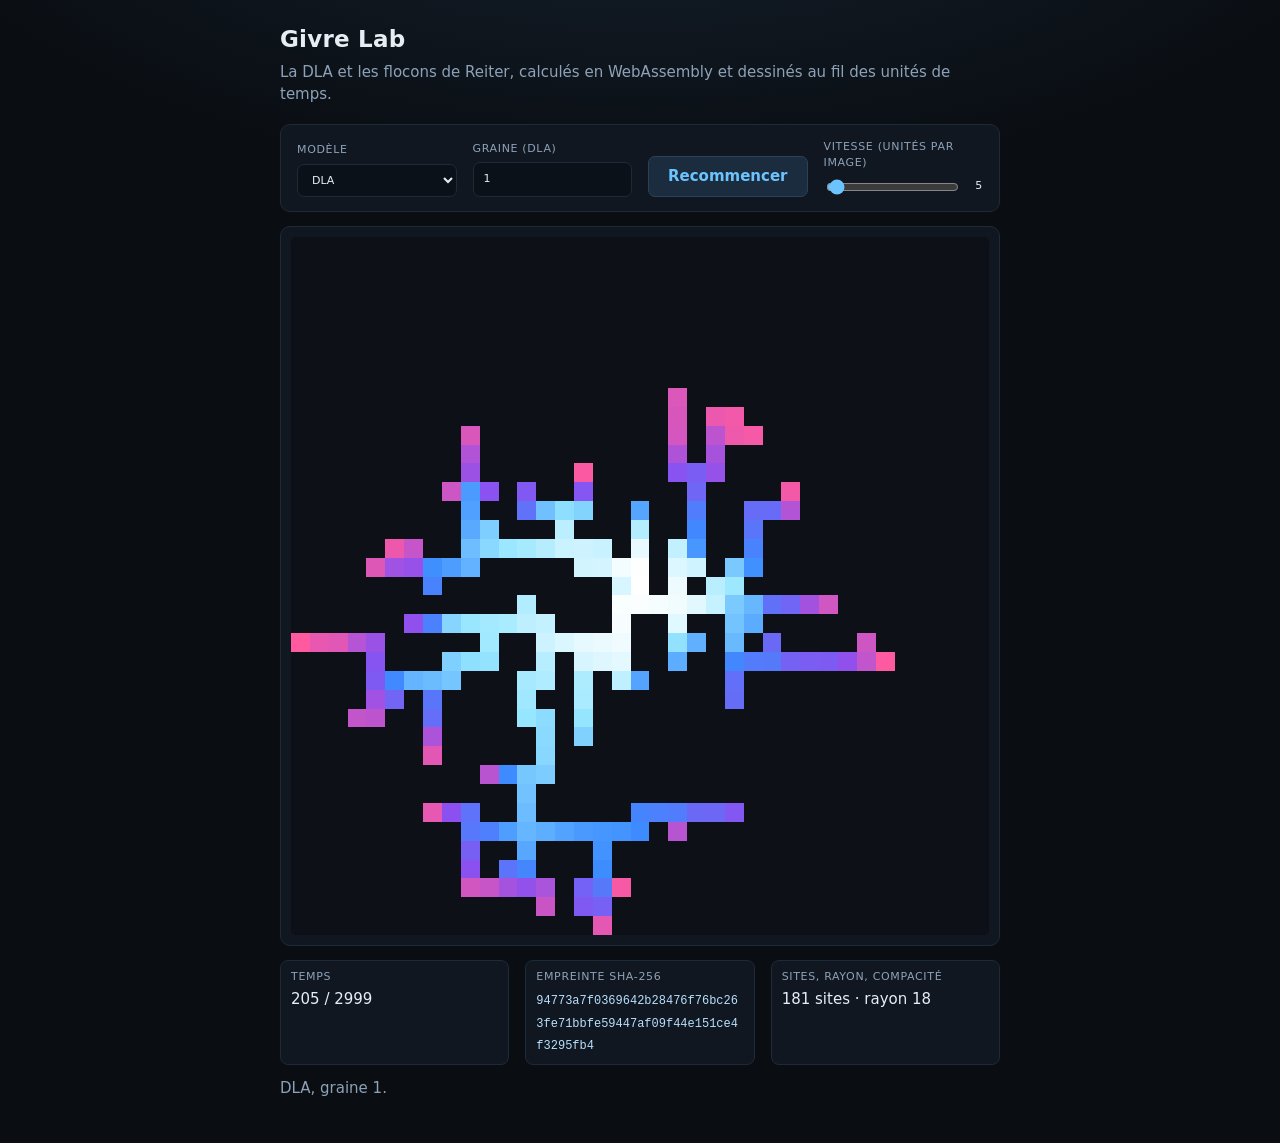
==== docs/index.html @ 4503b502 "page" ====
<!doctype html>
<html lang="fr">
<head>
<meta charset="utf-8">
<meta name="viewport" content="width=device-width, initial-scale=1">
<title>Givre Lab, la vitrine</title>
<style>
  :root {
    color-scheme: dark;
    --fond: #0a0e13;
    --panneau: #101720;
    --bord: #1e2a38;
    --texte: #e6edf3;
    --doux: #8da2b8;
    --accent: #6cc4ff;
  }
  * { box-sizing: border-box; }
  body {
    margin: 0;
    padding: 22px 16px 44px;
    background: radial-gradient(1100px 520px at 50% -180px, #16222f 0%, var(--fond) 70%);
    color: var(--texte);
    font: 15px/1.5 system-ui, -apple-system, "Segoe UI", Roboto, sans-serif;
  }
  main { max-width: 720px; margin: 0 auto; }
  header { margin-bottom: 18px; }
  h1 { margin: 0; font-size: 23px; letter-spacing: 0.01em; }
  header p { margin: 4px 0 0; color: var(--doux); }
  .commandes {
    display: grid;
    grid-template-columns: repeat(auto-fit, minmax(150px, 1fr));
    gap: 12px 16px;
    align-items: end;
    padding: 14px 16px;
    margin-bottom: 14px;
    background: var(--panneau);
    border: 1px solid var(--bord);
    border-radius: 10px;
  }
  label {
    display: flex;
    flex-direction: column;
    gap: 5px;
    font-size: 11px;
    letter-spacing: 0.06em;
    text-transform: uppercase;
    color: var(--doux);
  }
  select, input[type="number"], button {
    font: inherit;
    letter-spacing: normal;
    text-transform: none;
    color: var(--texte);
    background: #0b1118;
    border: 1px solid var(--bord);
    border-radius: 7px;
    padding: 8px 10px;
  }
  input[type="number"] { width: 100%; }
  button {
    cursor: pointer;
    background: #1b2c3f;
    border-color: #2a4259;
    color: var(--accent);
    font-weight: 600;
  }
  button:hover { background: #233a52; }
  button:focus-visible, select:focus-visible, input:focus-visible { outline: 2px solid var(--accent); outline-offset: 2px; }
  .curseur { display: flex; align-items: center; gap: 8px; }
  input[type="range"] { width: 100%; accent-color: var(--accent); }
  output { min-width: 2ch; text-align: right; font-variant-numeric: tabular-nums; color: var(--texte); }
  .cadre { padding: 10px; background: var(--panneau); border: 1px solid var(--bord); border-radius: 10px; }
  canvas {
    display: block;
    width: 100%;
    max-width: 100%;
    height: auto;
    image-rendering: pixelated;
    background: #000;
    border-radius: 6px;
  }
  .mesures {
    display: grid;
    grid-template-columns: repeat(auto-fit, minmax(150px, 1fr));
    gap: 8px 16px;
    margin: 14px 0 0;
  }
  .mesures div { padding: 8px 10px; background: var(--panneau); border: 1px solid var(--bord); border-radius: 8px; }
  .mesures dt { margin: 0; font-size: 11px; letter-spacing: 0.06em; text-transform: uppercase; color: var(--doux); }
  .mesures dd { margin: 3px 0 0; font-variant-numeric: tabular-nums; }
  #empreinte { word-break: break-all; font-family: ui-monospace, SFMono-Regular, Menlo, monospace; font-size: 12px; color: #b8e0ff; }
  #etat { margin: 12px 0 0; min-height: 1.5em; color: var(--doux); }
</style>
</head>
<body>
<main>
  <header>
    <h1>Givre Lab</h1>
    <p>La DLA et les flocons de Reiter, calculés en WebAssembly et dessinés au fil des unités de temps.</p>
  </header>

  <section class="commandes" aria-label="Commandes">
    <label for="modele">Modèle
      <select id="modele">
        <option value="0">DLA</option>
        <option value="1">Reiter, plaque</option>
        <option value="2">Reiter, étoile</option>
        <option value="3">Reiter, dendrite</option>
      </select>
    </label>
    <label for="graine">Graine (DLA)
      <input id="graine" type="number" min="0" max="4294967295" step="1" value="1">
    </label>
    <button id="relancer" type="button">Recommencer</button>
    <label for="vitesse">Vitesse (unités par image)
      <span class="curseur">
        <input id="vitesse" type="range" min="1" max="120" value="5" step="1">
        <output id="valeur-vitesse" for="vitesse">5</output>
      </span>
    </label>
  </section>

  <div class="cadre">
    <canvas id="vitrine" width="512" height="512" aria-label="Image du modèle en cours"></canvas>
  </div>

  <dl class="mesures">
    <div><dt>Temps</dt><dd id="temps">–</dd></div>
    <div><dt>Empreinte SHA-256</dt><dd><code id="empreinte">–</code></dd></div>
    <div><dt>Sites, rayon, compacité</dt><dd id="mesures">–</dd></div>
  </dl>

  <p id="etat">Chargement du module…</p>
</main>
<script type="module" src="app.js"></script>
</body>
</html>
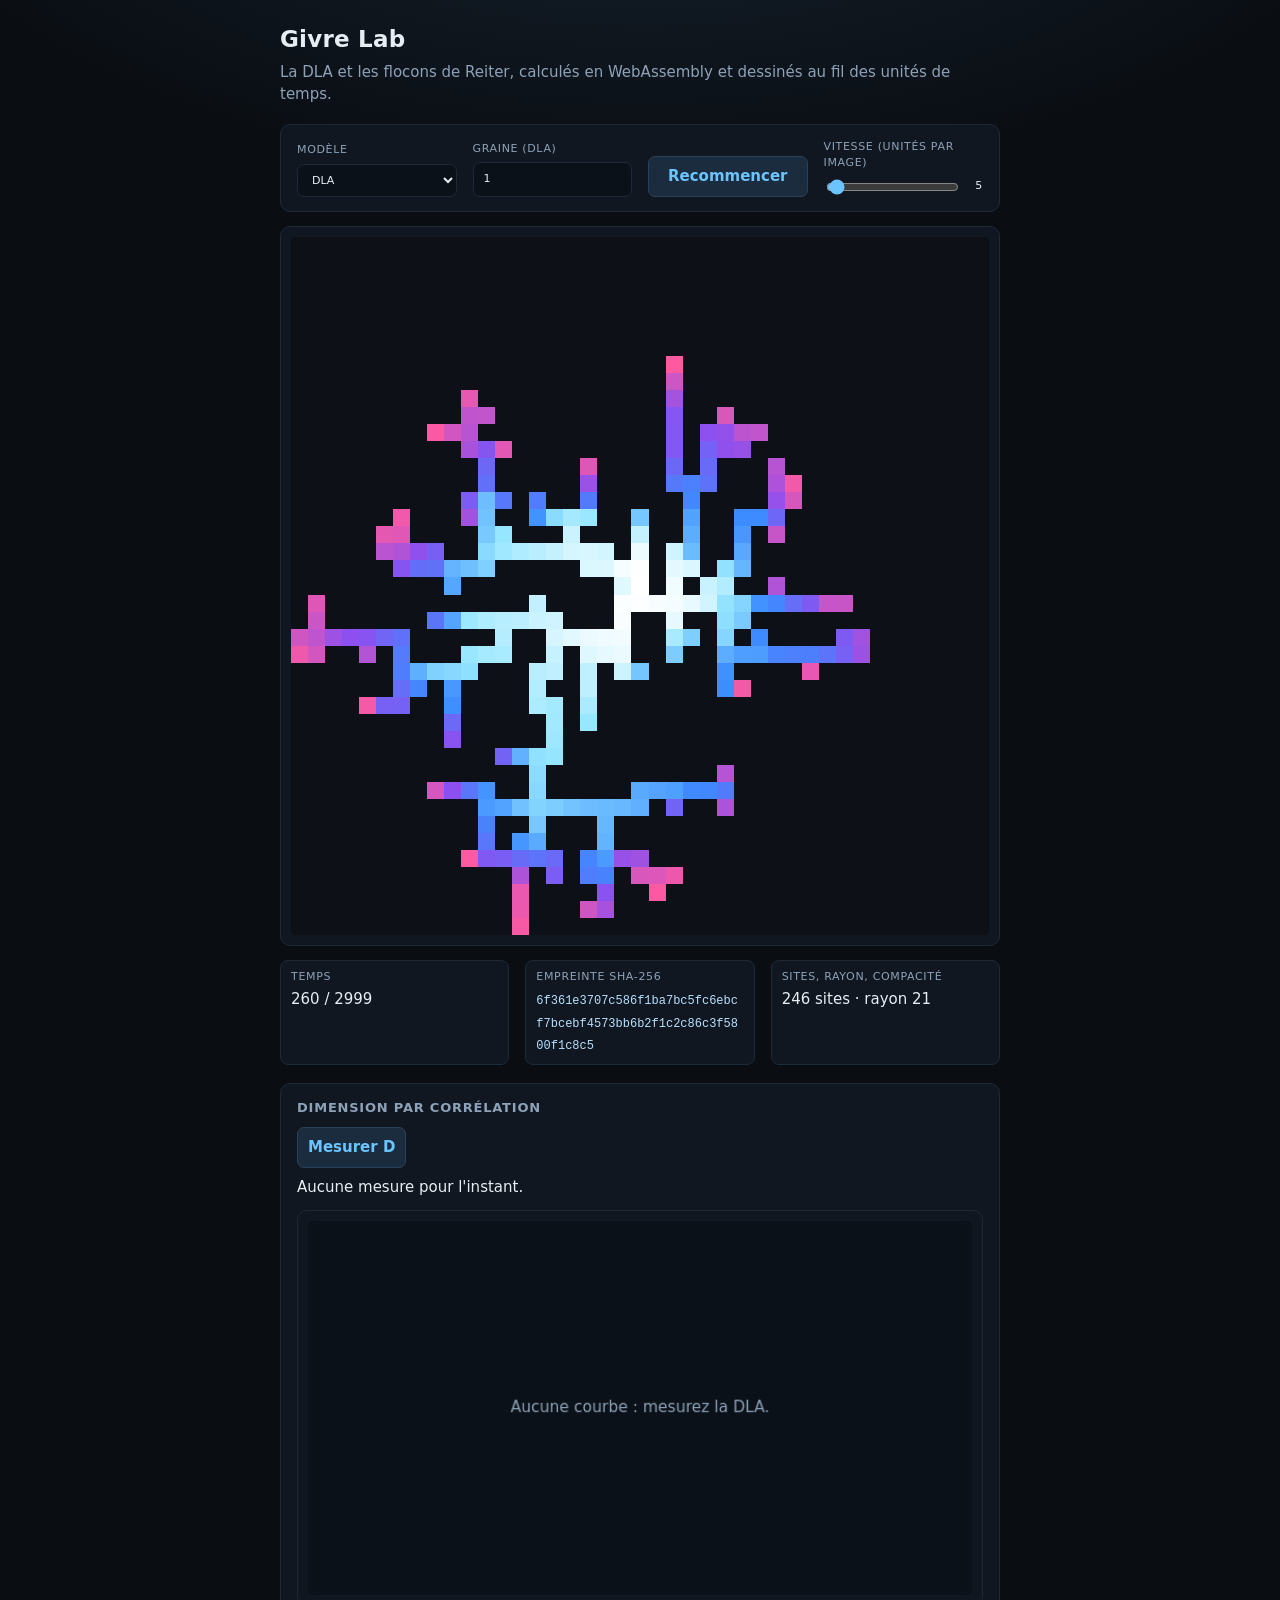
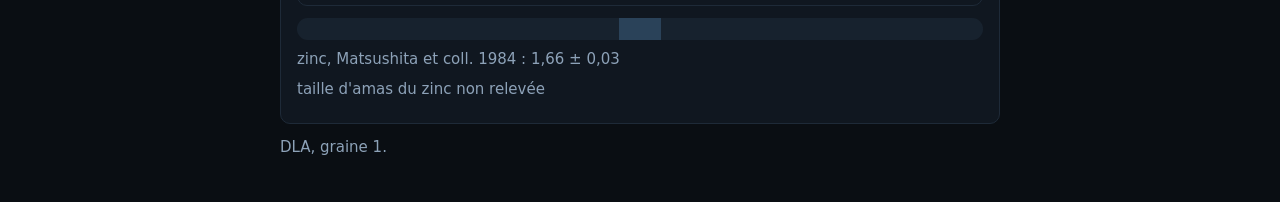
==== commit 1eb0d624: "page" ====
--- a/docs/index.html
+++ b/docs/index.html
@@ -90,6 +90,18 @@
   .mesures dd { margin: 3px 0 0; font-variant-numeric: tabular-nums; }
   #empreinte { word-break: break-all; font-family: ui-monospace, SFMono-Regular, Menlo, monospace; font-size: 12px; color: #b8e0ff; }
   #etat { margin: 12px 0 0; min-height: 1.5em; color: var(--doux); }
+  #courbe { image-rendering: auto; }
+  .mesure { margin-top: 18px; padding: 14px 16px; background: var(--panneau); border: 1px solid var(--bord); border-radius: 10px; }
+  .mesure h2 { margin: 0 0 10px; font-size: 13px; letter-spacing: 0.06em; text-transform: uppercase; color: var(--doux); }
+  .mesure .cadre { margin: 12px 0; }
+  .mesure p { margin: 8px 0; }
+  #resultat { font-variant-numeric: tabular-nums; }
+  #barre-zinc { position: relative; height: 22px; margin: 10px 0 4px; border-radius: 11px;
+    background: linear-gradient(90deg, #17222e 0%, #17222e 47%, #2a4259 47%, #2a4259 53%, #17222e 53%, #17222e 100%); }
+  #marque-d { position: absolute; top: -4px; width: 4px; height: 30px; margin-left: -2px; border-radius: 2px; background: var(--accent); }
+  #repere-zinc, #compatible, #hors-barre, #taille-zinc { color: var(--doux); }
+  #compatible { color: #8ee6a8; }
+  #hors-barre { color: #ffb27a; }
 </style>
 </head>
 <body>
@@ -130,6 +142,22 @@
     <div><dt>Sites, rayon, compacité</dt><dd id="mesures">–</dd></div>
   </dl>
 
+  <section class="mesure" aria-label="Mesure de la dimension par corrélation">
+    <h2>Dimension par corrélation</h2>
+    <button id="mesurer" type="button">Mesurer D</button>
+    <p id="resultat">Aucune mesure pour l'instant.</p>
+    <div class="cadre">
+      <canvas id="courbe" width="640" height="360" aria-label="Courbe C(r) en échelle log-log et droite ajustée"></canvas>
+    </div>
+    <div id="barre-zinc" aria-label="Barre du repère du zinc">
+      <span id="marque-d" hidden></span>
+    </div>
+    <p id="repere-zinc">zinc, Matsushita et coll. 1984 : 1,66 ± 0,03</p>
+    <p id="compatible" hidden>compatible, ce qui ne prouve pas que le zinc suit la DLA</p>
+    <p id="hors-barre" hidden>hors de la barre du zinc : la dimension mesurée n'y tombe pas</p>
+    <p id="taille-zinc">taille d'amas du zinc non relevée</p>
+  </section>
+
   <p id="etat">Chargement du module…</p>
 </main>
 <script type="module" src="app.js"></script>
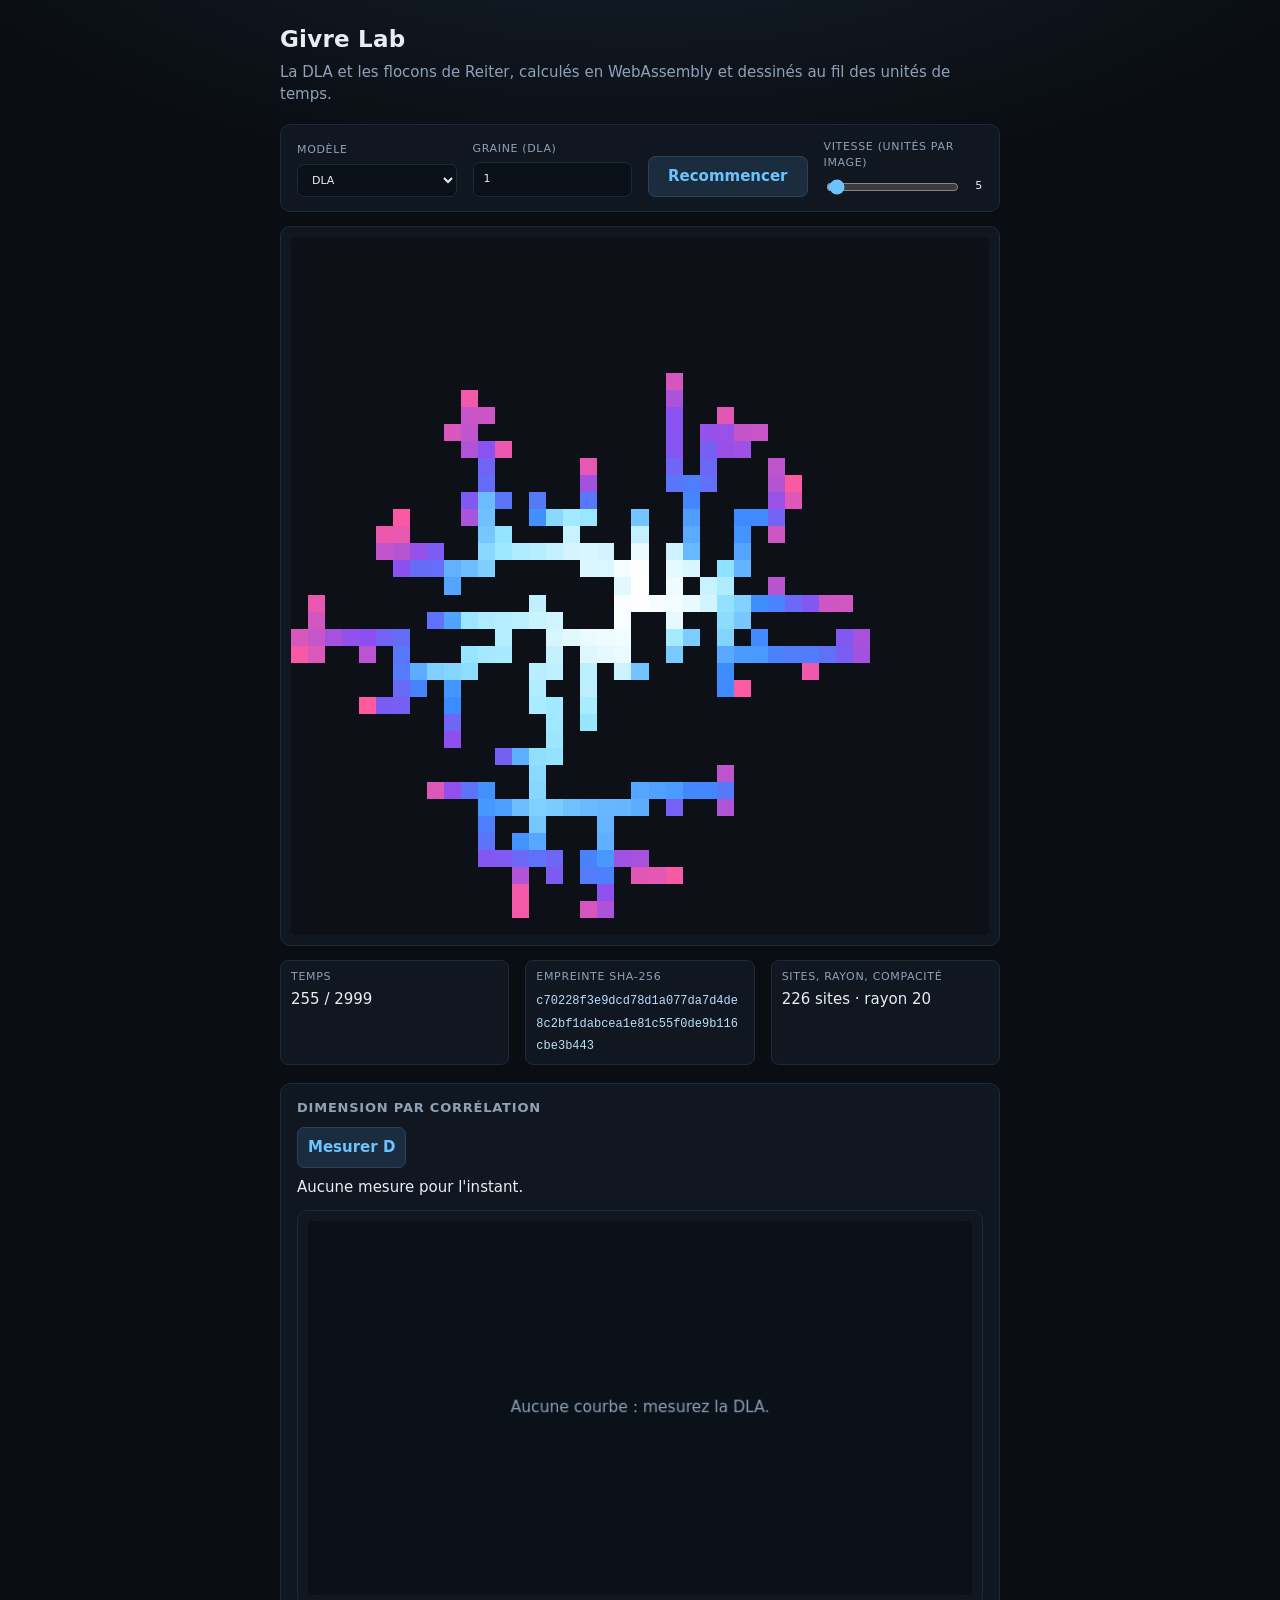
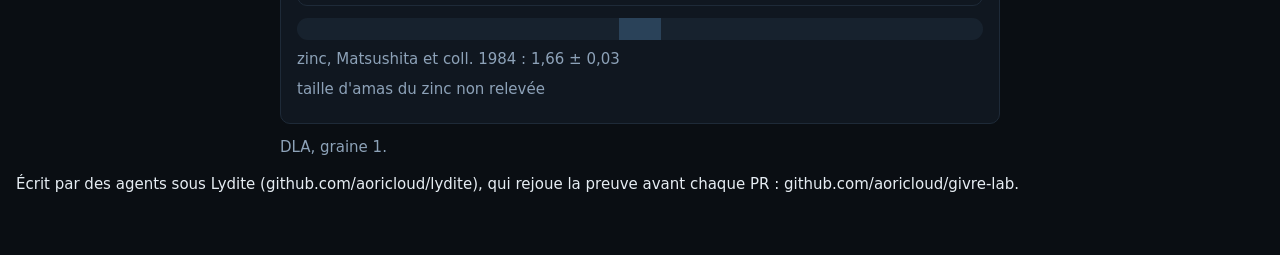
==== commit 0caaea51: "pied" ====
--- a/docs/index.html
+++ b/docs/index.html
@@ -160,6 +160,9 @@
 
   <p id="etat">Chargement du module…</p>
 </main>
+<footer>
+  <p>Écrit par des agents sous Lydite (github.com/aoricloud/lydite), qui rejoue la preuve avant chaque PR : github.com/aoricloud/givre-lab.</p>
+</footer>
 <script type="module" src="app.js"></script>
 </body>
 </html>
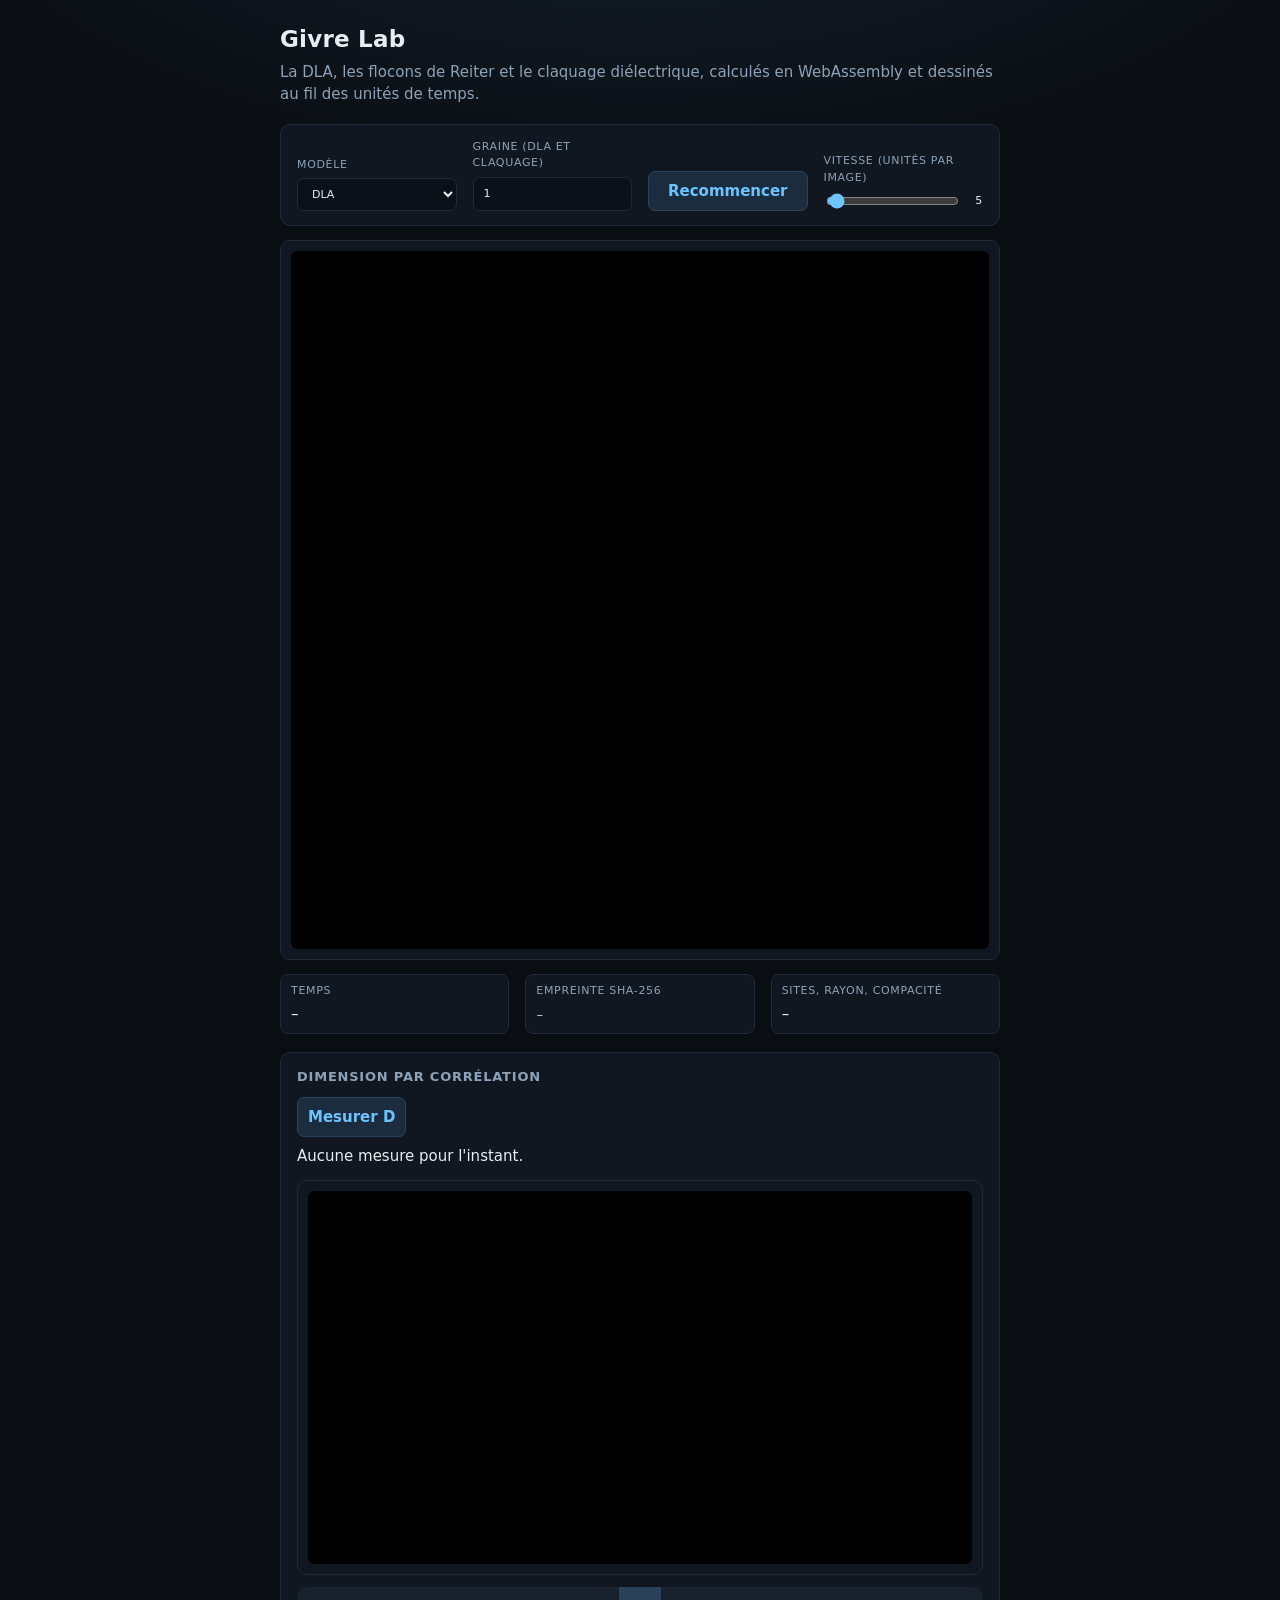
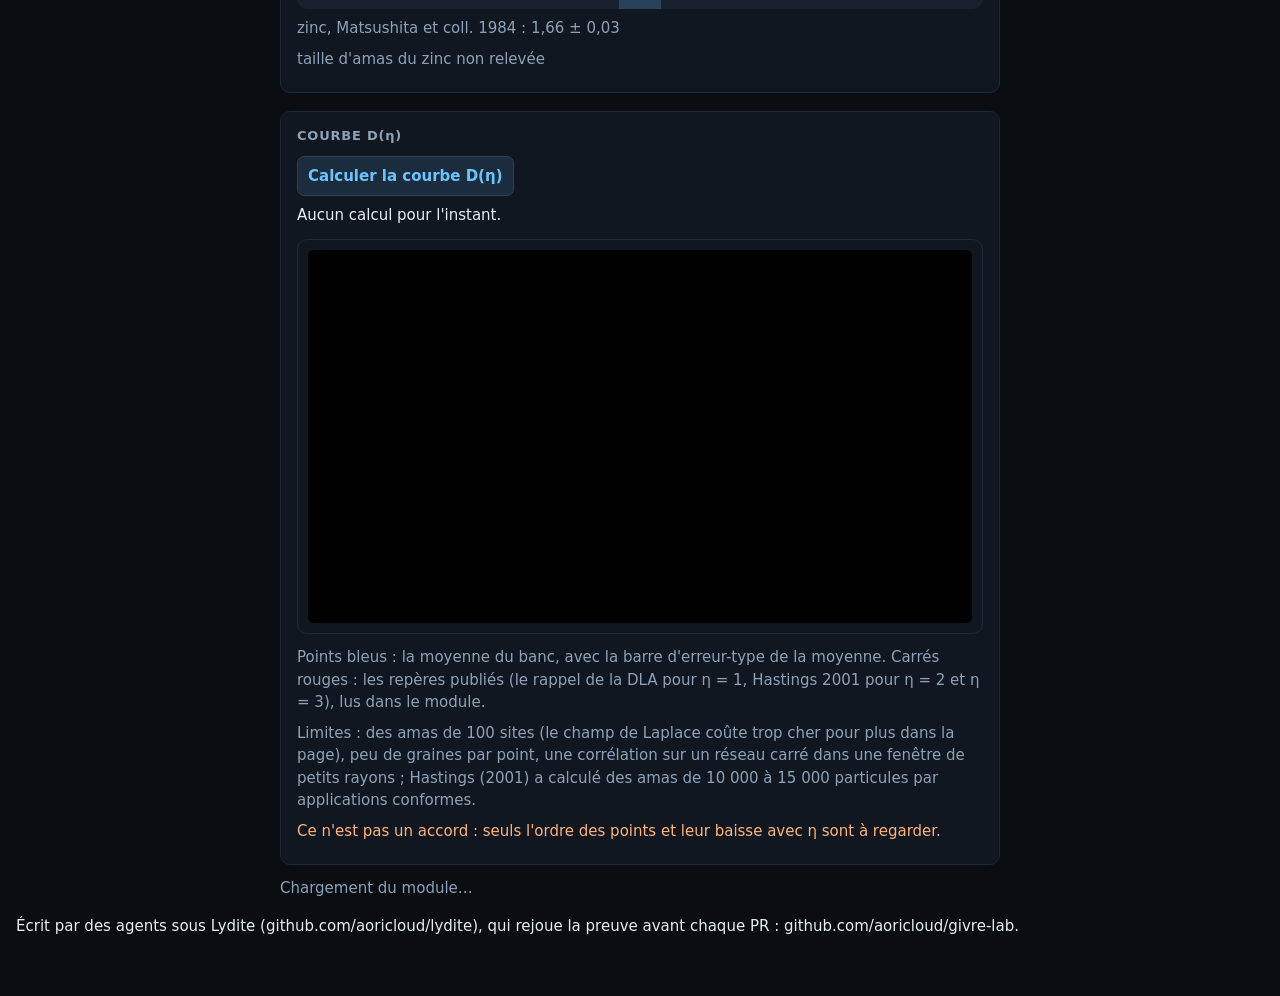
==== commit 40c4ddb1: "page" ====
--- a/docs/index.html
+++ b/docs/index.html
@@ -102,13 +102,20 @@
   #repere-zinc, #compatible, #hors-barre, #taille-zinc { color: var(--doux); }
   #compatible { color: #8ee6a8; }
   #hors-barre { color: #ffb27a; }
+  [hidden] { display: none !important; }
+  .minuscule { text-transform: none; }
+  #courbe-eta { image-rendering: auto; }
+  #repere-eta, #ecart-eta, #legende-courbe, #limite-courbe { color: var(--doux); }
+  #pas-un-accord, #pas-un-accord-courbe { color: #ffb27a; }
+  #avancement-courbe { font-variant-numeric: tabular-nums; }
+  #mesure-eta { margin-top: 10px; }
 </style>
 </head>
 <body>
 <main>
   <header>
     <h1>Givre Lab</h1>
-    <p>La DLA et les flocons de Reiter, calculés en WebAssembly et dessinés au fil des unités de temps.</p>
+    <p>La DLA, les flocons de Reiter et le claquage diélectrique, calculés en WebAssembly et dessinés au fil des unités de temps.</p>
   </header>
 
   <section class="commandes" aria-label="Commandes">
@@ -118,9 +125,16 @@
         <option value="1">Reiter, plaque</option>
         <option value="2">Reiter, étoile</option>
         <option value="3">Reiter, dendrite</option>
+        <option value="claquage">Claquage diélectrique</option>
       </select>
     </label>
-    <label for="graine">Graine (DLA)
+    <label for="eta" id="commande-eta" hidden>Exposant <span class="minuscule">η</span> (0 à 3)
+      <span class="curseur">
+        <input id="eta" type="range" min="0" max="3" value="2" step="1">
+        <output id="valeur-eta" for="eta">2</output>
+      </span>
+    </label>
+    <label for="graine">Graine (DLA et claquage)
       <input id="graine" type="number" min="0" max="4294967295" step="1" value="1">
     </label>
     <button id="relancer" type="button">Recommencer</button>
@@ -149,13 +163,32 @@
     <div class="cadre">
       <canvas id="courbe" width="640" height="360" aria-label="Courbe C(r) en échelle log-log et droite ajustée"></canvas>
     </div>
-    <div id="barre-zinc" aria-label="Barre du repère du zinc">
-      <span id="marque-d" hidden></span>
-    </div>
-    <p id="repere-zinc">zinc, Matsushita et coll. 1984 : 1,66 ± 0,03</p>
-    <p id="compatible" hidden>compatible, ce qui ne prouve pas que le zinc suit la DLA</p>
-    <p id="hors-barre" hidden>hors de la barre du zinc : la dimension mesurée n'y tombe pas</p>
-    <p id="taille-zinc">taille d'amas du zinc non relevée</p>
+    <div id="bloc-zinc">
+      <div id="barre-zinc" aria-label="Barre du repère du zinc">
+        <span id="marque-d" hidden></span>
+      </div>
+      <p id="repere-zinc">zinc, Matsushita et coll. 1984 : 1,66 ± 0,03</p>
+      <p id="compatible" hidden>compatible, ce qui ne prouve pas que le zinc suit la DLA</p>
+      <p id="hors-barre" hidden>hors de la barre du zinc : la dimension mesurée n'y tombe pas</p>
+      <p id="taille-zinc">taille d'amas du zinc non relevée</p>
+    </div>
+    <div id="bloc-repere-eta" hidden>
+      <p id="repere-eta"></p>
+      <p id="ecart-eta" hidden></p>
+      <p id="pas-un-accord" hidden>ce n'est pas un accord : le banc mesure de petits amas sur un réseau carré, par une corrélation, dans une fenêtre de petits rayons ; l'écart au repère ne dit pas lequel des deux a tort.</p>
+    </div>
+  </section>
+
+  <section class="mesure" aria-label="Courbe de la dimension en fonction de η">
+    <h2>Courbe D(<span class="minuscule">η</span>)</h2>
+    <button id="calculer-courbe" type="button">Calculer la courbe D(η)</button>
+    <p id="avancement-courbe">Aucun calcul pour l'instant.</p>
+    <div class="cadre">
+      <canvas id="courbe-eta" width="640" height="360" aria-label="Dimension moyenne du banc pour chaque exposant η, avec les repères publiés"></canvas>
+    </div>
+    <p id="legende-courbe">Points bleus : la moyenne du banc, avec la barre d'erreur-type de la moyenne. Carrés rouges : les repères publiés (le rappel de la DLA pour η = 1, Hastings 2001 pour η = 2 et η = 3), lus dans le module.</p>
+    <p id="limite-courbe">Limites : des amas de 100 sites (le champ de Laplace coûte trop cher pour plus dans la page), peu de graines par point, une corrélation sur un réseau carré dans une fenêtre de petits rayons ; Hastings (2001) a calculé des amas de 10 000 à 15 000 particules par applications conformes.</p>
+    <p id="pas-un-accord-courbe">Ce n'est pas un accord : seuls l'ordre des points et leur baisse avec η sont à regarder.</p>
   </section>
 
   <p id="etat">Chargement du module…</p>
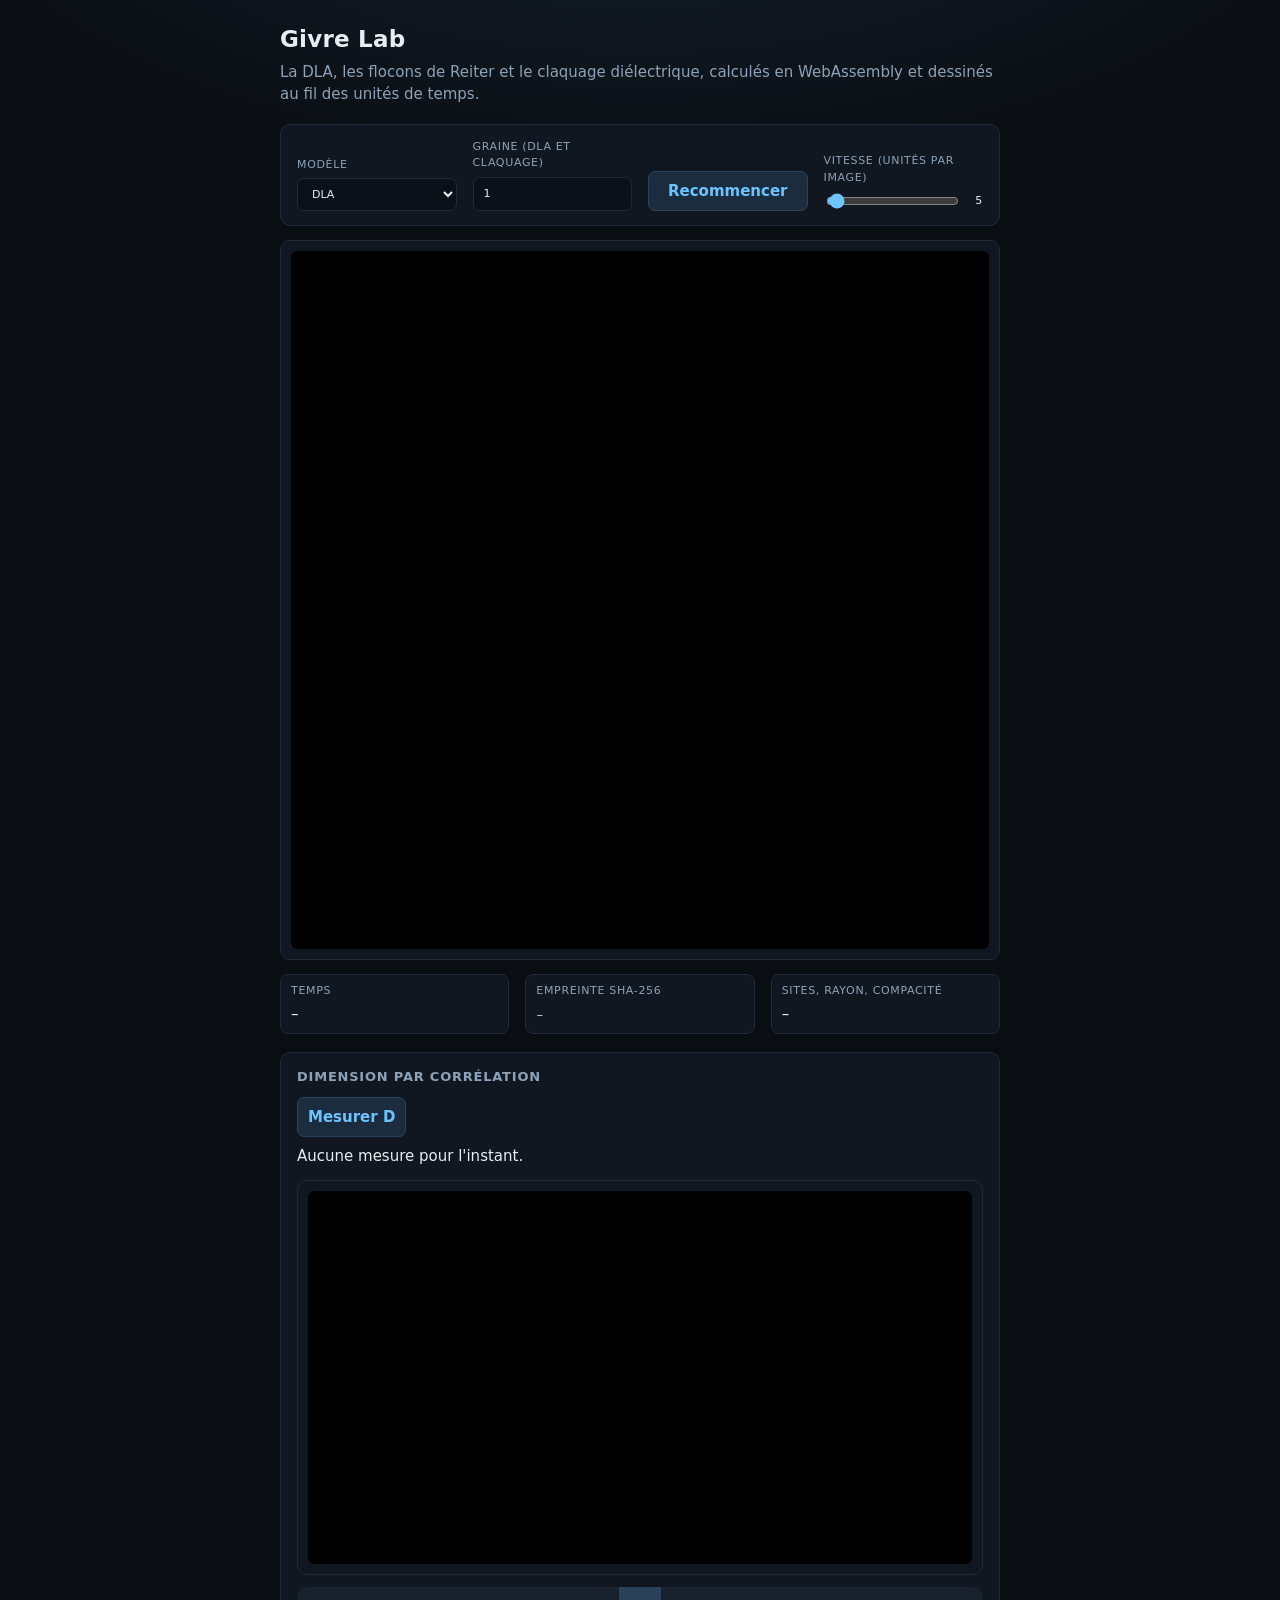
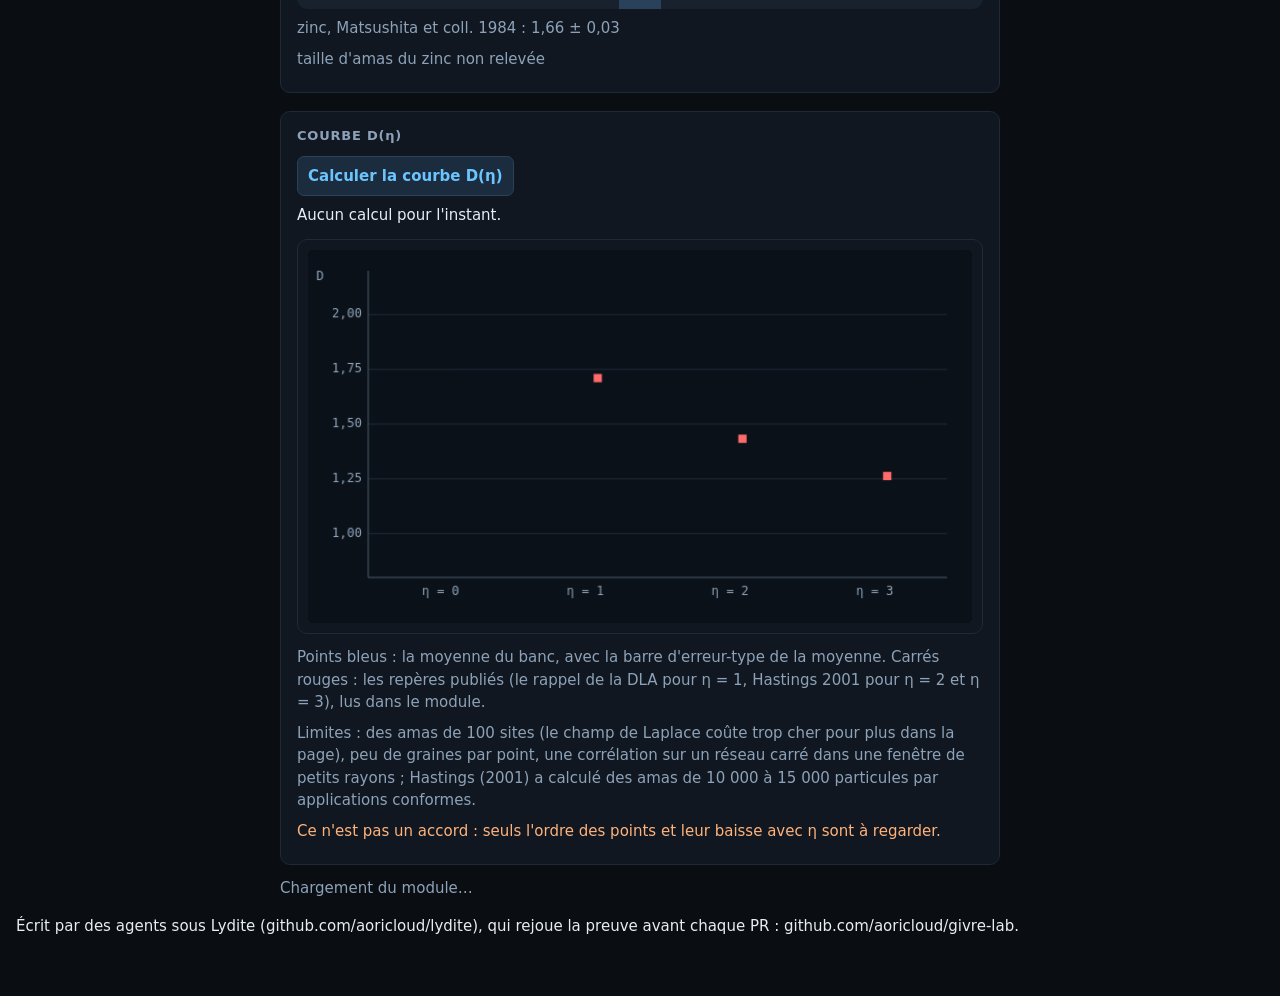
==== commit a0f2c528: "page" ====
--- a/docs/index.html
+++ b/docs/index.html
@@ -75,10 +75,14 @@
     width: 100%;
     max-width: 100%;
     height: auto;
-    image-rendering: pixelated;
     background: #000;
     border-radius: 6px;
   }
+  /* Un pixel par case (la DLA et le claquage, sur une grille carrée) : on agrandit sans lisser, chaque case reste un carré net. */
+  #vitrine { image-rendering: pixelated; }
+  /* L'image nette (les flocons de Reiter, sur la grille hexagonale) est déjà calculée en haute résolution et lissée par le module : le navigateur la lisse aussi, jamais de gros carrés. */
+  #vitrine-nette { image-rendering: auto; background: #fff; }
+  #legende-nette { margin: 10px 2px 0; color: var(--doux); }
   .mesures {
     display: grid;
     grid-template-columns: repeat(auto-fit, minmax(150px, 1fr));
@@ -147,7 +151,9 @@
   </section>
 
   <div class="cadre">
-    <canvas id="vitrine" width="512" height="512" aria-label="Image du modèle en cours"></canvas>
+    <canvas id="vitrine" width="512" height="512" aria-label="Image du modèle en cours, un pixel par case"></canvas>
+    <canvas id="vitrine-nette" width="384" height="384" hidden aria-label="Image nette du modèle en cours, chaque case dessinée comme un hexagone"></canvas>
+    <p id="legende-nette" hidden>Chaque case est un hexagone. Fond blanc : pas de glace. Bleu clair : une case tout juste gelée ; le bleu fonce avec la masse d'eau de la case, qui grandit à chaque pas une fois gelée (le centre, gelé le premier, finit bleu foncé).</p>
   </div>
 
   <dl class="mesures">
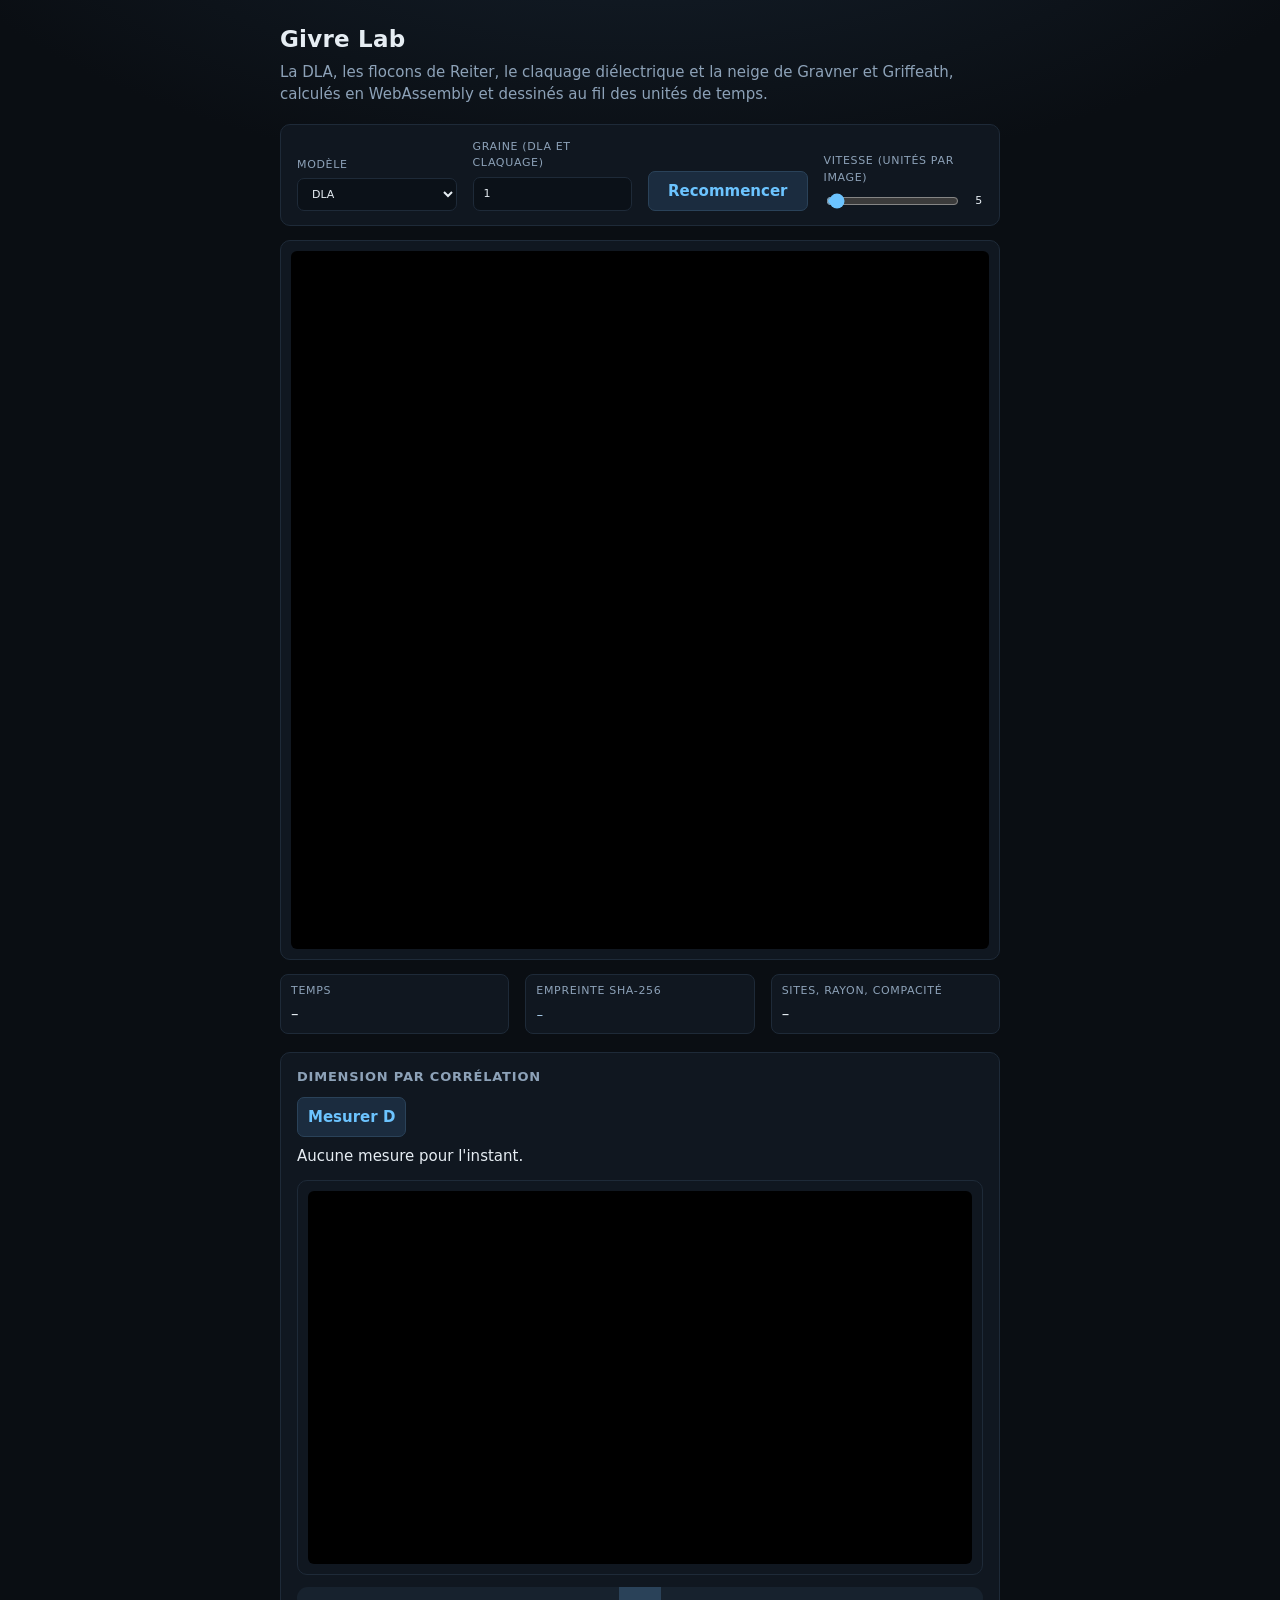
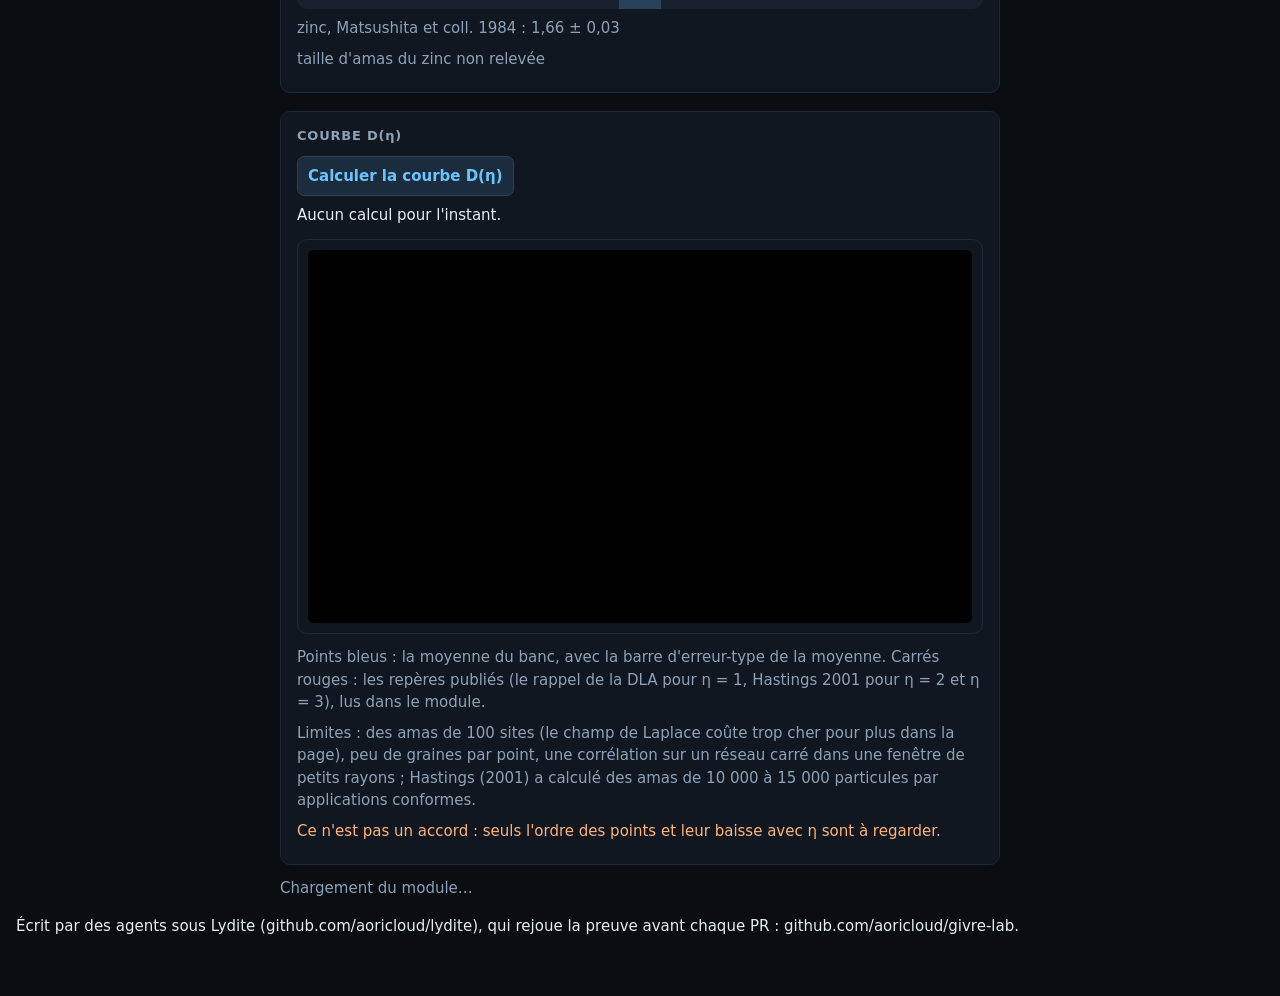
==== commit f68e1ff9: "page" ====
--- a/docs/index.html
+++ b/docs/index.html
@@ -83,6 +83,8 @@
   /* L'image nette (les flocons de Reiter, sur la grille hexagonale) est déjà calculée en haute résolution et lissée par le module : le navigateur la lisse aussi, jamais de gros carrés. */
   #vitrine-nette { image-rendering: auto; background: #fff; }
   #legende-nette { margin: 10px 2px 0; color: var(--doux); }
+  .note-neige { grid-column: 1 / -1; margin: 0; color: var(--doux); }
+  #reglages-neige, #mesures-neige, #forme-neige { margin: 6px 0; font-variant-numeric: tabular-nums; }
   .mesures {
     display: grid;
     grid-template-columns: repeat(auto-fit, minmax(150px, 1fr));
@@ -119,7 +121,7 @@
 <main>
   <header>
     <h1>Givre Lab</h1>
-    <p>La DLA, les flocons de Reiter et le claquage diélectrique, calculés en WebAssembly et dessinés au fil des unités de temps.</p>
+    <p>La DLA, les flocons de Reiter, le claquage diélectrique et la neige de Gravner et Griffeath, calculés en WebAssembly et dessinés au fil des unités de temps.</p>
   </header>
 
   <section class="commandes" aria-label="Commandes">
@@ -130,6 +132,7 @@
         <option value="2">Reiter, étoile</option>
         <option value="3">Reiter, dendrite</option>
         <option value="claquage">Claquage diélectrique</option>
+        <option value="neige">Neige de Gravner</option>
       </select>
     </label>
     <label for="eta" id="commande-eta" hidden>Exposant <span class="minuscule">η</span> (0 à 3)
@@ -148,12 +151,44 @@
         <output id="valeur-vitesse" for="vitesse">5</output>
       </span>
     </label>
+  </section>
+
+  <section class="commandes" id="commandes-neige" aria-label="Réglages de la neige" hidden>
+    <label for="jeu-neige">Jeu de réglages (une figure de l'article)
+      <select id="jeu-neige"></select>
+    </label>
+    <label for="neige-rho">Vapeur <span class="minuscule">ρ</span>
+      <span class="curseur">
+        <input id="neige-rho" type="range" min="0" max="1000000" step="10000">
+        <output id="valeur-neige-rho" for="neige-rho"></output>
+      </span>
+    </label>
+    <label for="neige-beta">Seuil <span class="minuscule">β</span>
+      <span class="curseur">
+        <input id="neige-beta" type="range" min="1000000" max="4000000" step="10000">
+        <output id="valeur-neige-beta" for="neige-beta"></output>
+      </span>
+    </label>
+    <label for="neige-kappa">Gel d'un coup <span class="minuscule">κ</span>
+      <span class="curseur">
+        <input id="neige-kappa" type="range" min="0" max="100000" step="100">
+        <output id="valeur-neige-kappa" for="neige-kappa"></output>
+      </span>
+    </label>
+    <label for="neige-mu">Fonte <span class="minuscule">μ</span>
+      <span class="curseur">
+        <input id="neige-mu" type="range" min="0" max="200000" step="1000">
+        <output id="valeur-neige-mu" for="neige-mu"></output>
+      </span>
+    </label>
+    <p id="source-neige" class="note-neige"></p>
+    <p id="legende-neige" class="note-neige">Quatre réglages sont libres (ρ la vapeur, β le seuil, κ le gel d'un coup, μ la fonte) ; les trois autres (α, θ, γ), la taille du domaine et le nombre de pas restent ceux du jeu choisi. Le cristal s'arrête quand il arrive près du mur du domaine : le mur est à nous, au-delà ce ne serait plus la neige de l'article (et pour certains réglages le cristal le ressent déjà avant). Ce sont des stades précoces de la croissance, bien plus petits que les cristaux de l'article.</p>
   </section>
 
   <div class="cadre">
     <canvas id="vitrine" width="512" height="512" aria-label="Image du modèle en cours, un pixel par case"></canvas>
     <canvas id="vitrine-nette" width="384" height="384" hidden aria-label="Image nette du modèle en cours, chaque case dessinée comme un hexagone"></canvas>
-    <p id="legende-nette" hidden>Chaque case est un hexagone. Fond blanc : pas de glace. Bleu clair : une case tout juste gelée ; le bleu fonce avec la masse d'eau de la case, qui grandit à chaque pas une fois gelée (le centre, gelé le premier, finit bleu foncé).</p>
+    <p id="legende-nette" hidden>Chaque case est un hexagone. Fond blanc : pas de glace. Le bleu fonce avec la masse de la case : pour un flocon de Reiter, la masse d'eau qu'elle a gagnée depuis qu'elle a gelé (le centre, gelé le premier, finit bleu foncé) ; pour la neige, sa masse cristalline.</p>
   </div>
 
   <dl class="mesures">
@@ -161,6 +196,13 @@
     <div><dt>Empreinte SHA-256</dt><dd><code id="empreinte">–</code></dd></div>
     <div><dt>Sites, rayon, compacité</dt><dd id="mesures">–</dd></div>
   </dl>
+
+  <section class="mesure" id="mesures-neige-bloc" aria-label="Ce que la neige a fait" hidden>
+    <h2>La neige</h2>
+    <p id="reglages-neige"></p>
+    <p id="mesures-neige"></p>
+    <p id="forme-neige"></p>
+  </section>
 
   <section class="mesure" aria-label="Mesure de la dimension par corrélation">
     <h2>Dimension par corrélation</h2>
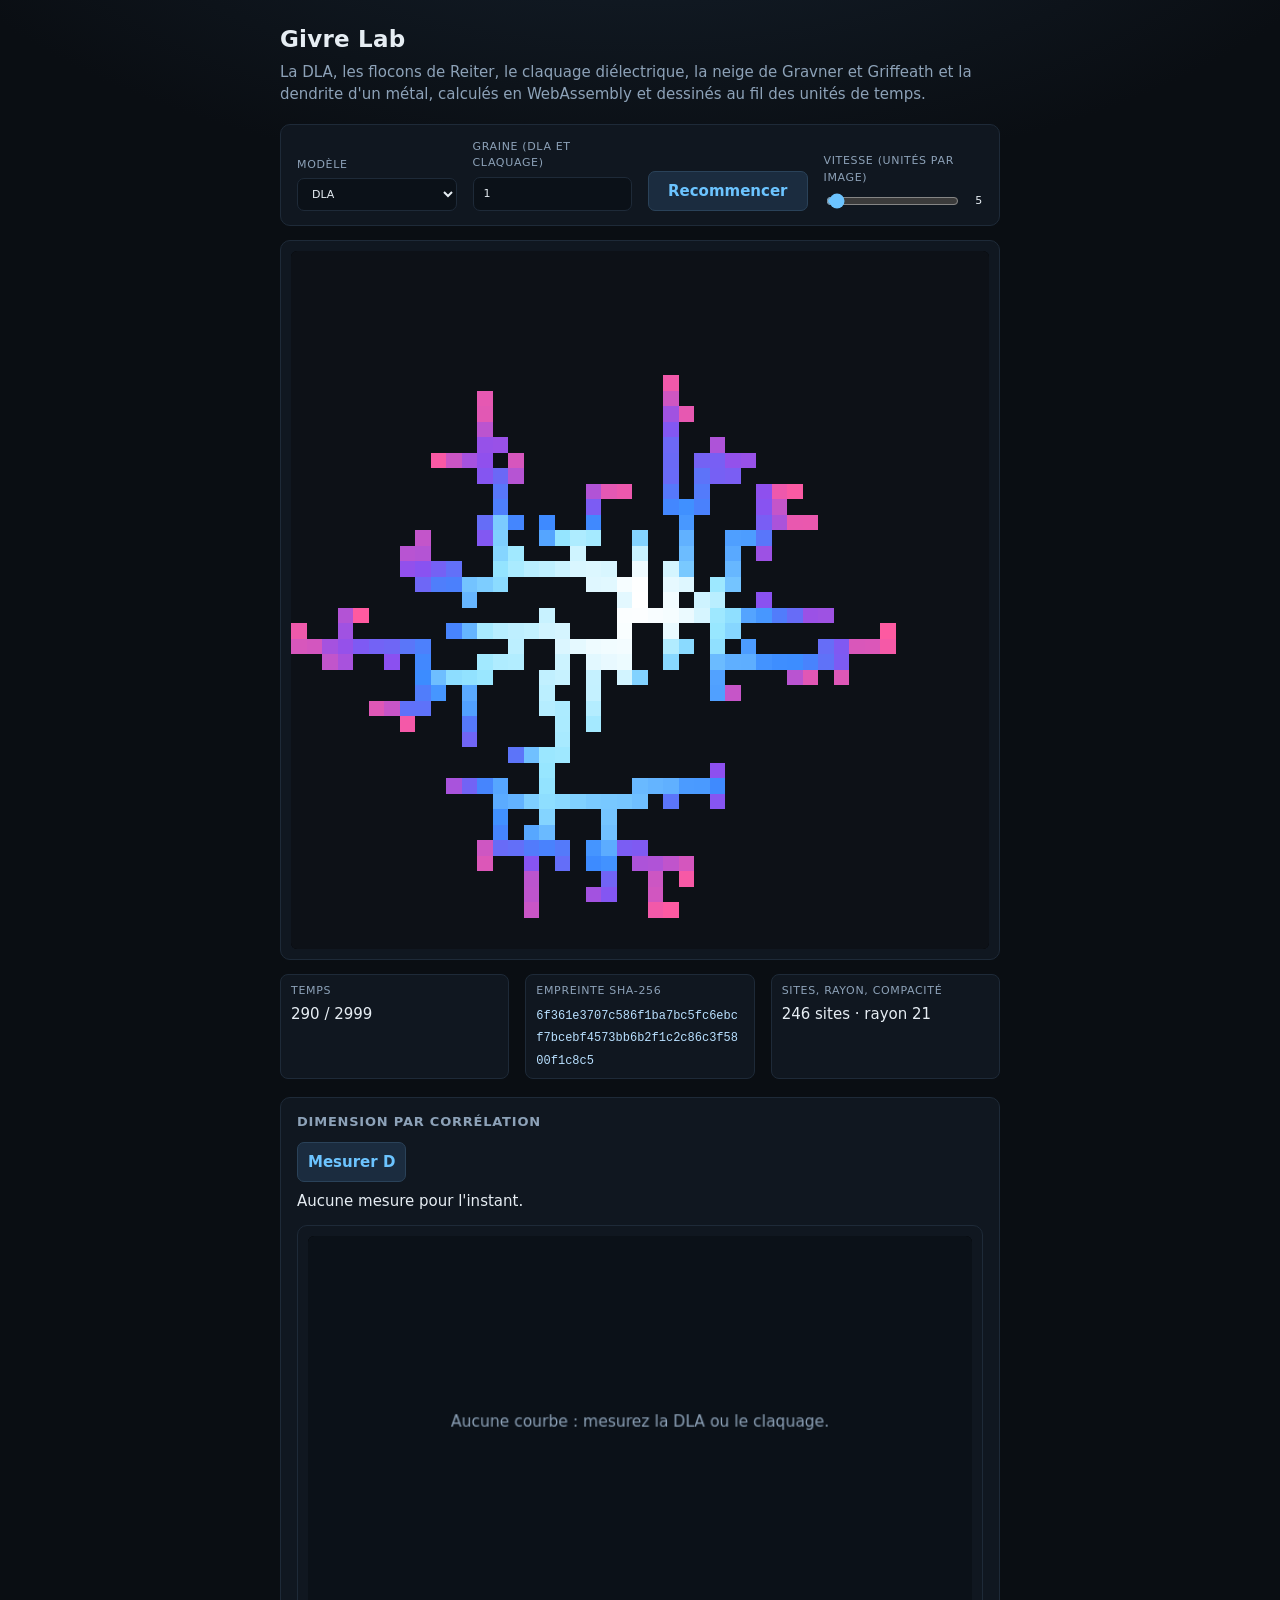
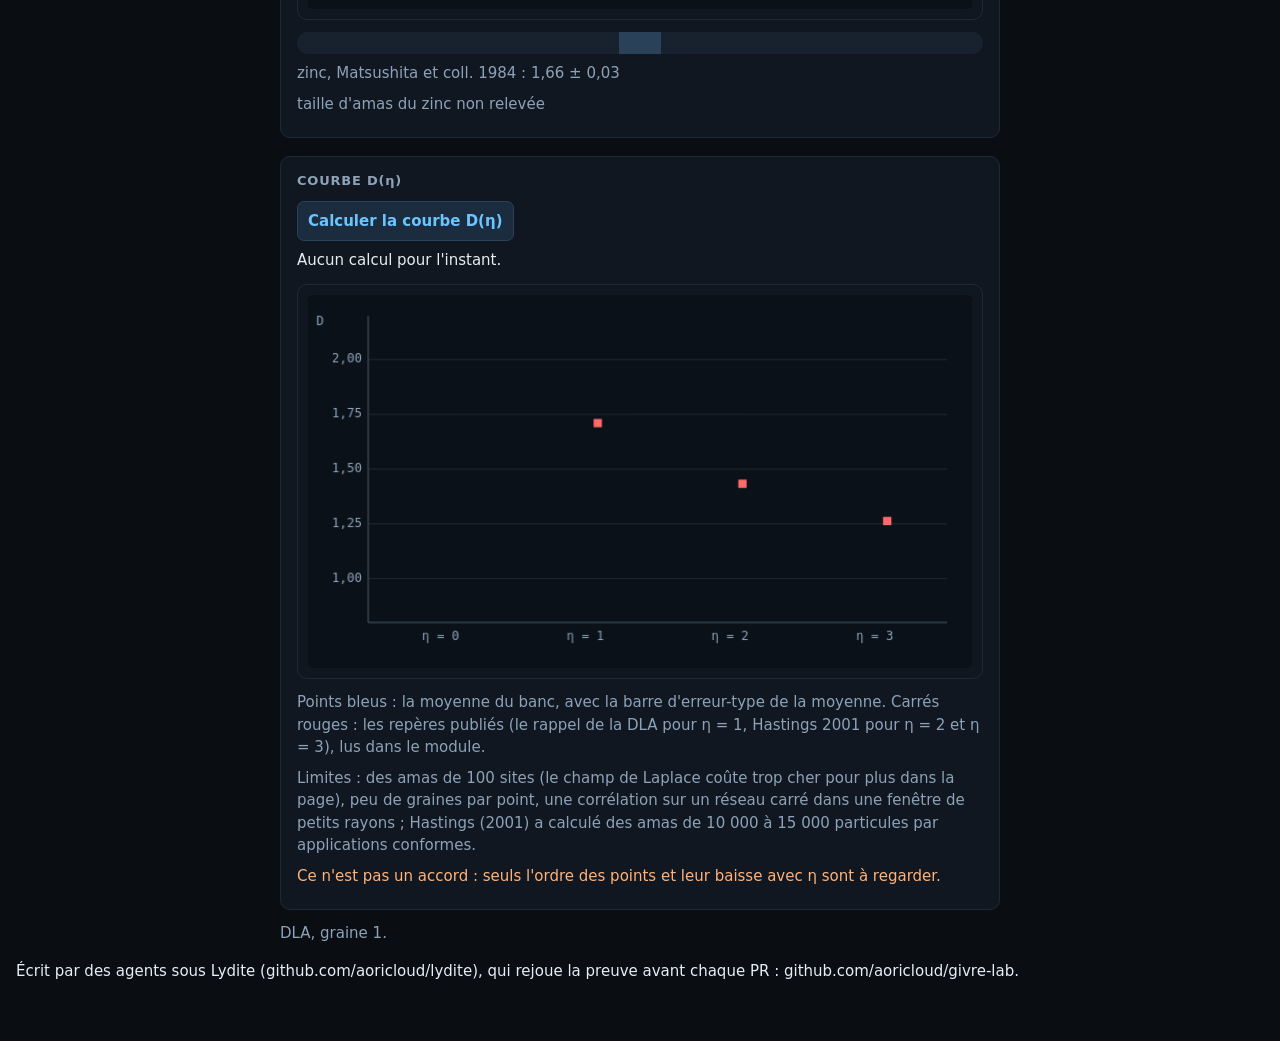
==== commit 83fed5da: "page" ====
--- a/docs/index.html
+++ b/docs/index.html
@@ -115,13 +115,18 @@
   #pas-un-accord, #pas-un-accord-courbe { color: #ffb27a; }
   #avancement-courbe { font-variant-numeric: tabular-nums; }
   #mesure-eta { margin-top: 10px; }
+  /* Le métal : une image déjà lissée (les champs interpolés entre les centres des cases), que le navigateur lisse encore en la mettant à la taille de l'écran. */
+  #vitrine-metal { image-rendering: auto; background: #0b1118; }
+  #legende-metal { margin: 10px 2px 0; color: var(--doux); }
+  .note-metal { grid-column: 1 / -1; margin: 0; color: var(--doux); }
+  #reglages-metal, #mesures-metal { margin: 6px 0; font-variant-numeric: tabular-nums; }
 </style>
 </head>
 <body>
 <main>
   <header>
     <h1>Givre Lab</h1>
-    <p>La DLA, les flocons de Reiter, le claquage diélectrique et la neige de Gravner et Griffeath, calculés en WebAssembly et dessinés au fil des unités de temps.</p>
+    <p>La DLA, les flocons de Reiter, le claquage diélectrique, la neige de Gravner et Griffeath et la dendrite d'un métal, calculés en WebAssembly et dessinés au fil des unités de temps.</p>
   </header>
 
   <section class="commandes" aria-label="Commandes">
@@ -133,6 +138,7 @@
         <option value="3">Reiter, dendrite</option>
         <option value="claquage">Claquage diélectrique</option>
         <option value="neige">Neige de Gravner</option>
+        <option value="metal">Métal (dendrite)</option>
       </select>
     </label>
     <label for="eta" id="commande-eta" hidden>Exposant <span class="minuscule">η</span> (0 à 3)
@@ -185,9 +191,28 @@
     <p id="legende-neige" class="note-neige">Quatre réglages sont libres (ρ la vapeur, β le seuil, κ le gel d'un coup, μ la fonte) ; les trois autres (α, θ, γ), la taille du domaine et le nombre de pas restent ceux du jeu choisi. Le cristal s'arrête quand il arrive près du mur du domaine : le mur est à nous, au-delà ce ne serait plus la neige de l'article (et pour certains réglages le cristal le ressent déjà avant). Ce sont des stades précoces de la croissance, bien plus petits que les cristaux de l'article.</p>
   </section>
 
+  <section class="commandes" id="commandes-metal" aria-label="Réglages du métal" hidden>
+    <label for="metal-epsilon">Anisotropie <span class="minuscule">ε</span> (0 à 0,06)
+      <span class="curseur">
+        <input id="metal-epsilon" type="range" min="0" max="60000" step="5000" value="50000">
+        <output id="valeur-metal-epsilon" for="metal-epsilon">0,050</output>
+      </span>
+    </label>
+    <label for="metal-cote">Taille du domaine
+      <select id="metal-cote">
+        <option value="128">petit (quart de 128 cases)</option>
+        <option value="192" selected>moyen (quart de 192 cases)</option>
+        <option value="256">grand (quart de 256 cases, plus lent)</option>
+      </select>
+    </label>
+    <p class="note-metal">Les autres réglages sont fixes : la surfusion Δ = 0,65, la longueur capillaire d0 = 0,5 et la diffusivité 1 de la table II de Kim et coll. ; la graine ronde de rayon 15 et le pas de grille 0,8 de nos étapes P2 et P3. Le curseur de vitesse donne au plus ce nombre de pas par image, dans un budget de 30 ms par image.</p>
+  </section>
+
   <div class="cadre">
     <canvas id="vitrine" width="512" height="512" aria-label="Image du modèle en cours, un pixel par case"></canvas>
     <canvas id="vitrine-nette" width="384" height="384" hidden aria-label="Image nette du modèle en cours, chaque case dessinée comme un hexagone"></canvas>
+    <canvas id="vitrine-metal" width="384" height="384" hidden aria-label="Image du métal : le solide et la chaleur latente, le domaine entier montré par miroir du quart calculé"></canvas>
+    <p id="legende-metal" hidden>Notre modèle, en 2D : la dendrite à quatre bras d'un métal pur du champ de phase (Karma et Rappel, dans la forme de Kim et coll.), calculée dans un quart du domaine et montrée en entier par miroir. Blanc : le solide ; le halo : la chaleur latente que le front dégage dans le liquide surfondu, du plus froid (sombre) à la température de fusion (orangé). À ε = 0, pas de dendrite : seule la grille déforme la graine ; à ces tailles, les bras ne font que commencer (au côté 128, le cristal s'arrête quand ce n'est encore qu'un losange). Ce n'est pas une reproduction : en régime établi, à ε = 0,05, notre calcul donne Ṽ = 0,0408 (un repère de notre étape P2, sur un domaine plus grand) ; la valeur publiée par Kim et coll. (table II : Ṽ = 0,0469) n'est pas atteinte. Ṽ est la vitesse sans dimension, V · d0 / diffusivité, soit ici V = 2 Ṽ : 0,0469 correspond à une vitesse affichée de 0,0938. Le domaine est petit et le mur est à nous : la pointe s'arrête avant le bord, quand elle atteint 55 % du côté depuis le centre. Aux petits côtés et aux faibles ε, le régime n'est pas établi : la vitesse de la pointe change encore quand elle s'arrête ; au côté 256 et pour ε de 0,045 à 0,06, elle ne varie plus sur la fin qu'au niveau du bruit des relevés (moins de 2 %). Le rayon et σ* sont ceux de notre mesure (une parabole ajustée à la pointe) : ils dépendent de la profondeur choisie.</p>
     <p id="legende-nette" hidden>Chaque case est un hexagone. Fond blanc : pas de glace. Le bleu fonce avec la masse de la case : pour un flocon de Reiter, la masse d'eau qu'elle a gagnée depuis qu'elle a gelé (le centre, gelé le premier, finit bleu foncé) ; pour la neige, sa masse cristalline.</p>
   </div>
 
@@ -202,6 +227,12 @@
     <p id="reglages-neige"></p>
     <p id="mesures-neige"></p>
     <p id="forme-neige"></p>
+  </section>
+
+  <section class="mesure" id="mesures-metal-bloc" aria-label="Ce que le métal a fait" hidden>
+    <h2>Le métal</h2>
+    <p id="reglages-metal"></p>
+    <p id="mesures-metal"></p>
   </section>
 
   <section class="mesure" aria-label="Mesure de la dimension par corrélation">
